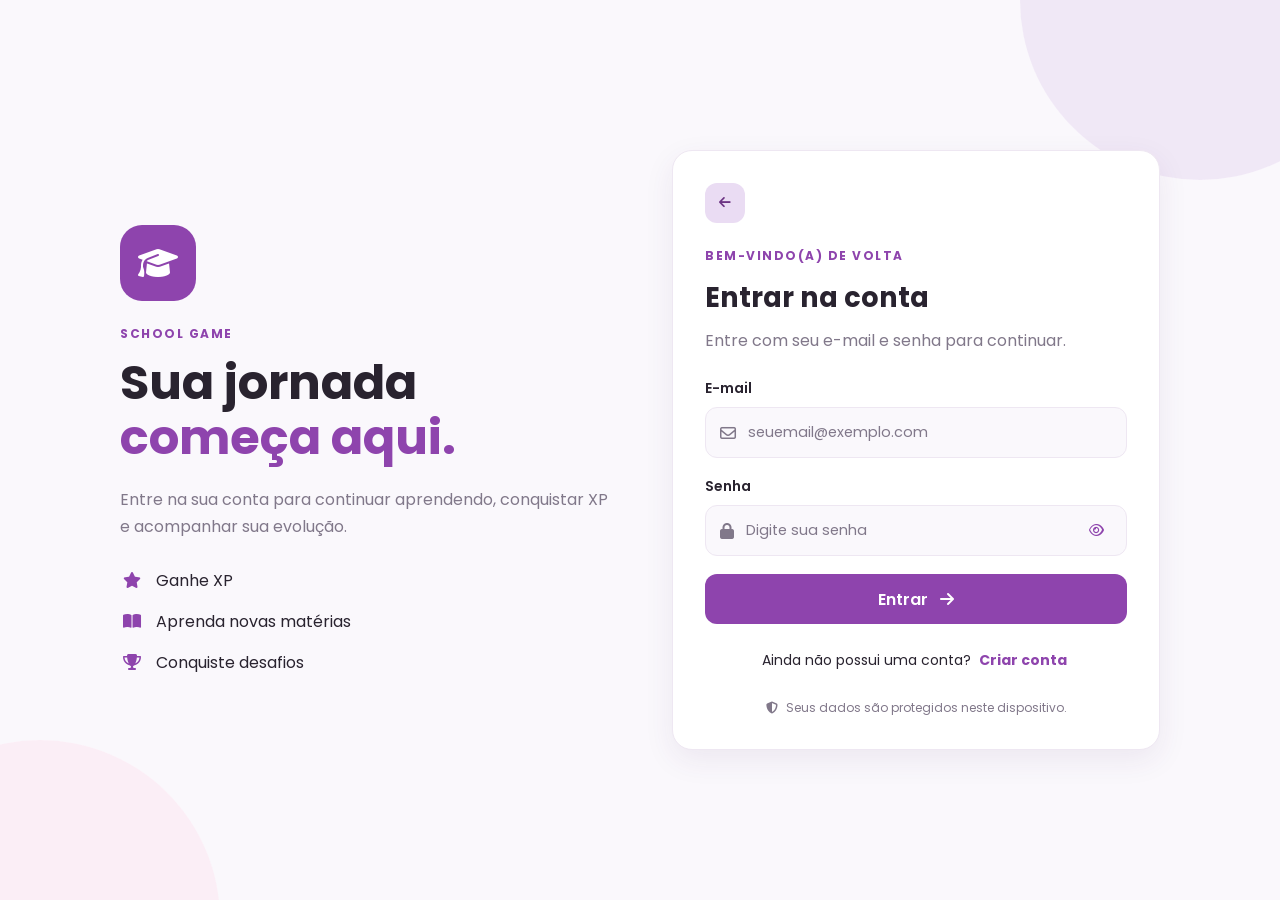
==== index.html @ 5ce73ca5 "feat: added the website configs" ====
<!DOCTYPE html>
<html lang="pt-BR">

<head>
    <meta charset="UTF-8">
    <meta name="viewport" content="width=device-width, initial-scale=1.0">
    <meta name="theme-color" content="#8e44ad">
    <meta name="description" content="School Game App - Conquiste, evolua e aprenda.">

    <title>School Game App</title>

    <!-- PWA -->
    <link rel="manifest" href="manifest.json">

    <!-- Favicon -->
    <link rel="icon" href="data:image/svg+xml,%3Csvg xmlns='http://www.w3.org/2000/svg' viewBox='0 0 100 100'%3E%3Ctext y='.9em' font-size='90'%3E🎒%3C/text%3E%3C/svg%3E">

    <!-- Google Fonts -->
    <link rel="preconnect" href="https://fonts.googleapis.com">
    <link rel="preconnect" href="https://fonts.gstatic.com" crossorigin>
    <link href="https://fonts.googleapis.com/css2?family=Poppins:wght@400;500;600;700;800&display=swap" rel="stylesheet">

    <!-- Font Awesome -->
    <link rel="stylesheet" href="https://cdnjs.cloudflare.com/ajax/libs/font-awesome/6.5.2/css/all.min.css">

    <!-- CSS -->
    <link rel="stylesheet" href="styles.css">
</head>

<body>

    <!-- AVISO OFFLINE -->
    <div id="offlineBanner" class="offline-banner" role="status" aria-live="polite">
        <i class="fa-solid fa-wifi"></i>
        <span>Você está offline. Algumas funções podem ficar limitadas.</span>
    </div>

<!-- TELA INICIAL -->
<section id="startScreen" class="screen start-screen">

    <div class="start-background" aria-hidden="true">
        <div class="background-circle circle-one"></div>
        <div class="background-circle circle-two"></div>
        <div class="background-grid"></div>
    </div>

    <div class="start-content">

        <div class="logo-icon">
            <i class="fa-solid fa-graduation-cap"></i>
        </div>

        <div class="start-brand">
            <span class="brand-label">PLATAFORMA EDUCACIONAL</span>
            <h1>SCHOOL GAME</h1>
            <div class="start-subtitle">APRENDER • EVOLUIR • CONQUISTAR</div>
        </div>

        <div class="start-divider"></div>

        <p class="start-description">
            Uma nova experiência de aprendizagem,
            criada para explorar conhecimentos,
            desenvolver habilidades e transformar
            seus estudos em conquistas.
        </p>

        <button
            type="button"
            id="startButton"
            class="primary-button"
        >
            <span>Entrar na plataforma</span>
            <i class="fa-solid fa-arrow-right"></i>
        </button>

        <div class="offline-status">
            <span id="connectionDot"></span>
            <span id="connectionText" role="status">
                Verificando conexão...
            </span>
        </div>

        <span class="start-footer">
            EDUCAÇÃO • CONHECIMENTO • PROGRESSO
        </span>

    </div>

</section>


    <!-- TELA PRINCIPAL -->
    <section id="mainScreen" class="screen main-screen hidden">

        <!-- TOPBAR -->
        <header class="topbar">

            <div class="brand">
                <div class="brand-icon">
                    <i class="fa-solid fa-graduation-cap"></i>
                </div>

                <div>
                    <h2>School Game</h2>
                    <span>Conquiste, evolua e aprenda</span>
                </div>
            </div>

            <div class="topbar-right">

                <div class="connection-indicator">
                    <span id="mainConnectionDot"></span>
                    <span id="mainConnectionText">Online</span>
                </div>

                <div class="xp-box">
                    <i class="fa-solid fa-star"></i>

                    <div>
                        <strong>
                            <span id="xpValue">0</span> XP
                        </strong>
                        <small>experiência</small>
                    </div>
                </div>

                <div class="level-box">
                    <span>NÍVEL</span>
                    <strong id="levelValue">0</strong>
                </div>

            </div>
        </header>

        <!-- CONTEÚDO PRINCIPAL -->
        <main class="main-content">

            <!-- BOAS-VINDAS -->
            <section class="welcome-card">

                <div class="welcome-text">

                    <span class="small-title">
                        BEM-VINDO(A) AO SCHOOL GAME
                    </span>

                    <h1>
                        Aprenda.
                        <span>Evolua.</span>
                        Conquiste.
                    </h1>

                    <p>
                        Explore as matérias,
                        descubra novos conhecimentos,
                        responda perguntas e conquiste
                        XP durante sua jornada.
                    </p>

                    <button type="button" id="continueButton" class="secondary-button">
                        <i class="fa-solid fa-arrow-right"></i>
                        Continuar jornada
                    </button>

                </div>

                <div class="welcome-illustration">

                    <div class="illustration-circle">
                        <i class="fa-solid fa-school"></i>
                    </div>

                    <div class="floating-icon icon-book">
                        <i class="fa-solid fa-book"></i>
                    </div>

                    <div class="floating-icon icon-star">
                        <i class="fa-solid fa-star"></i>
                    </div>

                    <div class="floating-icon icon-trophy">
                        <i class="fa-solid fa-trophy"></i>
                    </div>

                </div>
            </section>

            <!-- MENU -->
            <section class="menu-section">

                <div class="section-heading">
                    <div>
                        <span>EXPLORE</span>
                        <h2>O que você quer fazer?</h2>
                    </div>
                </div>

                <div class="menu-grid">

                    <!-- MATÉRIAS -->
                    <button type="button" class="menu-card" data-section="subjects">

                        <div class="menu-icon">
                            <i class="fa-solid fa-book-open"></i>
                        </div>

                        <div class="menu-card-content">
                            <h3>Matérias</h3>
                            <p>Estude e explore diferentes matérias.</p>
                        </div>

                        <i class="fa-solid fa-chevron-right arrow"></i>
                    </button>

                    <!-- SECRETARIA -->
                    <button type="button" class="menu-card" data-section="secretary">

                        <div class="menu-icon">
                            <i class="fa-solid fa-school"></i>
                        </div>

                        <div class="menu-card-content">
                            <h3>Secretaria</h3>
                            <p>Consulte informações e contatos da escola.</p>
                        </div>

                        <i class="fa-solid fa-chevron-right arrow"></i>
                    </button>

                    <!-- SOBRE -->
                    <button type="button" class="menu-card" data-section="about">

                        <div class="menu-icon">
                            <i class="fa-solid fa-circle-info"></i>
                        </div>

                        <div class="menu-card-content">
                            <h3>Sobre</h3>
                            <p>Saiba mais sobre o School Game.</p>
                        </div>

                        <i class="fa-solid fa-chevron-right arrow"></i>
                    </button>

                    <!-- CONFIGURAÇÕES -->
                    <button type="button" class="menu-card" data-section="settings">

                        <div class="menu-icon">
                            <i class="fa-solid fa-gear"></i>
                        </div>

                        <div class="menu-card-content">
                            <h3>Configurações</h3>
                            <p>Personalize o aplicativo do seu jeito.</p>
                        </div>

                        <i class="fa-solid fa-chevron-right arrow"></i>
                    </button>

                </div>
            </section>

            <!-- ASSISTENTE -->
            <section class="question-card">

                <div class="question-icon">
                    <i class="fa-solid fa-robot"></i>
                </div>

                <div class="question-content">
                    <span>ASSISTENTE</span>
                    <h2>Tem alguma dúvida?</h2>
                    <p>Faça uma pergunta e descubra a resposta.</p>
                </div>

                <div class="question-input-area">

                    <input
                        type="text"
                        id="questionInput"
                        placeholder="Digite sua pergunta..."
                        autocomplete="off"
                        aria-label="Digite sua pergunta"
                    >

                    <button
                        type="button"
                        id="questionButton"
                        title="Enviar pergunta"
                        aria-label="Enviar pergunta"
                    >
                        <i class="fa-solid fa-paper-plane"></i>
                    </button>

                </div>
            </section>

            <!-- MINI GAMES -->
            <section class="games-section">

                <div class="section-heading">
                    <div>
                        <span>DIVERSÃO</span>
                        <h2>Mini Games</h2>
                    </div>
                </div>

                <div class="games-grid">

                    <!-- QUIZ -->
                    <button type="button" class="game-card" data-game="quiz">

                        <i class="fa-solid fa-circle-question"></i>

                        <div>
                            <strong>Quiz</strong>
                            <small>
                                Escolha uma matéria e pratique com quizzes educativos
                            </small>
                        </div>

                    </button>

                    <!-- MEMÓRIA -->
                    <button type="button" class="game-card" data-game="memory">

                        <i class="fa-solid fa-brain"></i>

                        <div>
                            <strong>Memória</strong>
                            <small>Exercite sua memória</small>
                        </div>

                    </button>

                    <!-- DESAFIO -->
                    <button type="button" class="game-card" data-game="challenge">

                        <i class="fa-solid fa-trophy"></i>

                        <div>
                            <strong>Desafio</strong>
                            <small>Aceite um novo desafio</small>
                        </div>

                    </button>

                </div>
            </section>

        </main>
    </section>

    <!-- MODAL -->
    <div id="modal" class="modal hidden" role="dialog" aria-modal="true">

        <div class="modal-overlay" id="modalOverlay"></div>

        <div class="modal-box">

            <button
                type="button"
                id="closeModal"
                class="close-modal"
                aria-label="Fechar"
            >
                <i class="fa-solid fa-xmark"></i>
            </button>

            <!-- O JavaScript adiciona o conteúdo aqui -->
            <div id="modalContent"></div>

        </div>
    </div>

    <!-- NOTIFICAÇÃO -->
    <div id="toast" class="toast" role="status" aria-live="polite">

        <i class="fa-solid fa-circle-check"></i>

        <span id="toastMessage">Concluído!</span>

    </div>

    <!-- JAVASCRIPT PRINCIPAL -->
    <script src="script.js"></script>

    <!-- SERVICE WORKER -->
    <script>
        if ("serviceWorker" in navigator) {

            window.addEventListener("load", () => {

                const ambienteSeguro =
                    window.isSecureContext ||
                    location.hostname === "localhost" ||
                    location.hostname === "127.0.0.1";

                if (!ambienteSeguro) {
                    console.info(
                        "Service Worker não registrado: o app não está em um ambiente seguro."
                    );
                    return;
                }

                navigator.serviceWorker
                    .register("./service-worker.js")

                    .then(registration => {
                        console.log(
                            "Service Worker registrado:",
                            registration.scope
                        );
                    })

                    .catch(error => {
                        console.error(
                            "Erro ao registrar Service Worker:",
                            error
                        );
                    });
            });
        }
    </script>

</body>
</html>
---- styles.css ----
/* =========================================================
   SCHOOL GAME APP
   STYLES.CSS COMPLETO
   ========================================================= */


/* =========================================================
   VARIÁVEIS
   ========================================================= */

   :root {

    --purple: #8e44ad;
    --purple-dark: #6c3483;
    --purple-light: #eadcf3;

    --pink: #e84393;
    --pink-light: #fde8f3;

    --yellow: #f5c542;
    --yellow-light: #fff5cf;

    --green: #27ae60;
    --green-light: #e2f7ea;

    --red: #e74c3c;

    --blue: #3498db;
    --blue-light: #e4f2fc;

    --background: #faf8fc;

    --white: #ffffff;

    --text: #29232f;
    --text-light: #81788a;

    --border: #eee7f2;

    --shadow:
        0 10px 30px rgba(80, 40, 100, 0.08);

    --shadow-hover:
        0 15px 35px rgba(80, 40, 100, 0.14);

    --radius: 20px;

}


/* =========================================================
   RESET
   ========================================================= */

* {

    margin: 0;

    padding: 0;

    box-sizing: border-box;

}


html {

    scroll-behavior: smooth;

}


body {

    font-family:
        "Poppins",
        Arial,
        sans-serif;

    background:
        var(--background);

    color:
        var(--text);

    min-height: 100vh;

    transition:
        background 0.3s ease,
        color 0.3s ease;

}


button,
input {

    font-family: inherit;

}


button {

    cursor: pointer;

    border: none;

}


.hidden {

    display: none !important;

}


/* =========================================================
   TELA
   ========================================================= */

.screen {

    min-height: 100vh;

}


/* =========================================================
   TELA INICIAL
   ========================================================= */

.start-screen {

    display: flex;

    align-items: center;

    justify-content: center;

    position: relative;

    overflow: hidden;

    background:
        linear-gradient(
            135deg,
            #f8efff,
            #fdf5fb,
            #eee4ff
        );

    padding: 30px;

}


.start-content {

    position: relative;

    z-index: 2;

    max-width: 550px;

    width: 100%;

    text-align: center;

}


.logo-icon {

    width: 100px;

    height: 100px;

    display: flex;

    align-items: center;

    justify-content: center;

    margin: 0 auto 25px;

    border-radius: 30px;

    background:
        linear-gradient(
            135deg,
            var(--purple),
            var(--pink)
        );

    color: white;

    font-size: 42px;

    box-shadow:
        0 15px 35px rgba(142, 68, 173, 0.25);

    transform: rotate(-5deg);

}


.start-content h1 {

    font-size: clamp(2rem, 5vw, 3.5rem);

    font-weight: 800;

    letter-spacing: 2px;

    color: var(--purple-dark);

}


.start-subtitle {

    font-size: 1.2rem;

    font-weight: 700;

    letter-spacing: 8px;

    color: var(--pink);

    margin-top: 5px;

}


.start-description {

    max-width: 420px;

    margin: 25px auto 30px;

    color: var(--text-light);

    line-height: 1.8;

    font-size: 1rem;

}


.primary-button {

    display: inline-flex;

    align-items: center;

    justify-content: center;

    gap: 12px;

    min-width: 220px;

    padding: 17px 30px;

    border-radius: 15px;

    background:
        linear-gradient(
            135deg,
            var(--purple),
            var(--pink)
        );

    color: white;

    font-size: 1rem;

    font-weight: 700;

    letter-spacing: 1px;

    box-shadow:
        0 10px 25px rgba(142, 68, 173, 0.2);

    transition:
        transform 0.25s ease,
        box-shadow 0.25s ease;

}


.primary-button:hover {

    transform: translateY(-4px);

    box-shadow:
        0 15px 30px rgba(142, 68, 173, 0.3);

}


.start-decoration {

    position: absolute;

    font-size: 50px;

    opacity: 0.12;

    animation: float 5s ease-in-out infinite;

}


.decoration-1 {

    top: 12%;

    left: 12%;

}


.decoration-2 {

    top: 18%;

    right: 15%;

    animation-delay: 1s;

}


.decoration-3 {

    bottom: 15%;

    left: 18%;

    animation-delay: 2s;

}


@keyframes float {

    0%,
    100% {

        transform: translateY(0);

    }

    50% {

        transform: translateY(-15px);

    }

}


/* =========================================================
   STATUS DA CONEXÃO
   ========================================================= */

.offline-status {

    display: flex;

    justify-content: center;

    align-items: center;

    gap: 8px;

    margin-top: 25px;

    color: var(--text-light);

    font-size: 0.8rem;

}


#connectionDot,
#mainConnectionDot {

    width: 8px;

    height: 8px;

    display: inline-block;

    border-radius: 50%;

    background: var(--green);

}


#connectionDot.offline,
#mainConnectionDot.offline {

    background: var(--red);

}


.offline-banner {

    position: fixed;

    top: 0;

    left: 0;

    right: 0;

    z-index: 9999;

    display: flex;

    justify-content: center;

    align-items: center;

    gap: 10px;

    padding: 12px 20px;

    background: #fff0d6;

    color: #8a5700;

    font-size: 0.85rem;

    transform: translateY(-100%);

    transition: transform 0.3s ease;

}


.offline-banner.show {

    transform: translateY(0);

}


/* =========================================================
   TELA PRINCIPAL
   ========================================================= */

.main-screen {

    background: var(--background);

}


.main-content {

    max-width: 1250px;

    margin: 0 auto;

    padding: 35px 30px 60px;

}


/* =========================================================
   BARRA SUPERIOR
   ========================================================= */

.topbar {

    display: flex;

    align-items: center;

    justify-content: space-between;

    gap: 25px;

    padding: 22px 35px;

    background: var(--white);

    border-bottom: 1px solid var(--border);

}


.brand {

    display: flex;

    align-items: center;

    gap: 14px;

}


.brand-icon {

    width: 50px;

    height: 50px;

    display: flex;

    align-items: center;

    justify-content: center;

    border-radius: 15px;

    background: var(--purple-light);

    color: var(--purple);

    font-size: 22px;

}


.brand h2 {

    font-size: 1.1rem;

    font-weight: 800;

}


.brand span {

    display: block;

    margin-top: 3px;

    color: var(--text-light);

    font-size: 0.75rem;

}


.topbar-right {

    display: flex;

    align-items: center;

    gap: 20px;

}


.connection-indicator {

    display: flex;

    align-items: center;

    gap: 8px;

    color: var(--text-light);

    font-size: 0.8rem;

}


.xp-box {

    display: flex;

    align-items: center;

    gap: 10px;

    padding: 10px 15px;

    border-radius: 12px;

    background: var(--yellow-light);

    color: #8c6810;

}


.xp-box > i {

    font-size: 22px;

    color: #e0a800;

}


.xp-box strong {

    display: block;

    font-size: 0.85rem;

}


.xp-box small {

    display: block;

    font-size: 0.65rem;

}


.level-box {

    display: flex;

    align-items: center;

    justify-content: center;

    flex-direction: column;

    width: 52px;

    height: 52px;

    border-radius: 15px;

    background: var(--purple-light);

    color: var(--purple-dark);

}


.level-box span {

    font-size: 0.55rem;

    font-weight: 700;

    letter-spacing: 1px;

}


.level-box strong {

    font-size: 1.2rem;

}


/* =========================================================
   CARTÃO DE BOAS-VINDAS
   ========================================================= */

.welcome-card {

    display: flex;

    align-items: center;

    justify-content: space-between;

    gap: 30px;

    position: relative;

    overflow: hidden;

    padding: 45px;

    border-radius: 28px;

    background:
        linear-gradient(
            120deg,
            #6c3483,
            #8e44ad,
            #b45ac4
        );

    color: white;

    box-shadow:
        0 15px 35px rgba(108, 52, 131, 0.16);

}


.welcome-text {

    position: relative;

    z-index: 2;

    max-width: 600px;

}


.small-title {

    display: inline-block;

    margin-bottom: 15px;

    font-size: 0.72rem;

    font-weight: 700;

    letter-spacing: 2px;

    opacity: 0.8;

}


.welcome-text h1 {

    font-size: clamp(2rem, 4vw, 3.2rem);

    line-height: 1.2;

    font-weight: 800;

}


.welcome-text h1 span {

    color: #f8d76b;

}


.welcome-text p {

    max-width: 500px;

    margin: 20px 0 25px;

    line-height: 1.8;

    color: rgba(255, 255, 255, 0.82);

    font-size: 0.95rem;

}


.secondary-button {

    display: inline-flex;

    align-items: center;

    justify-content: center;

    gap: 10px;

    padding: 14px 22px;

    border-radius: 12px;

    background: white;

    color: var(--purple-dark);

    font-size: 0.85rem;

    font-weight: 700;

    transition:
        transform 0.25s ease,
        box-shadow 0.25s ease;

}


.secondary-button:hover {

    transform: translateY(-3px);

    box-shadow:
        0 8px 20px rgba(0, 0, 0, 0.12);

}


.welcome-illustration {

    position: relative;

    flex-shrink: 0;

    width: 260px;

    height: 240px;

    display: flex;

    align-items: center;

    justify-content: center;

}


.illustration-circle {

    width: 190px;

    height: 190px;

    display: flex;

    align-items: center;

    justify-content: center;

    border-radius: 50%;

    background: rgba(255, 255, 255, 0.13);

    border: 1px solid rgba(255, 255, 255, 0.2);

    font-size: 95px;

    color: rgba(255, 255, 255, 0.95);

}


.floating-icon {

    position: absolute;

    display: flex;

    align-items: center;

    justify-content: center;

    width: 50px;

    height: 50px;

    border-radius: 15px;

    background: white;

    color: var(--purple);

    font-size: 22px;

    box-shadow:
        0 10px 25px rgba(0, 0, 0, 0.12);

    animation: float 4s ease-in-out infinite;

}


.icon-book {

    top: 10px;

    left: 10px;

}


.icon-star {

    top: 20px;

    right: 5px;

    color: #e0a800;

    animation-delay: 0.7s;

}


.icon-trophy {

    right: 10px;

    bottom: 5px;

    color: var(--pink);

    animation-delay: 1.2s;

}


/* =========================================================
   CABEÇALHOS DE SEÇÃO
   ========================================================= */

.menu-section,
.games-section {

    margin-top: 45px;

}


.section-heading {

    display: flex;

    align-items: center;

    justify-content: space-between;

    margin-bottom: 22px;

}


.section-heading span {

    display: block;

    margin-bottom: 7px;

    color: var(--purple);

    font-size: 0.68rem;

    font-weight: 800;

    letter-spacing: 2px;

}


.section-heading h2 {

    font-size: 1.55rem;

    font-weight: 800;

    color: var(--text);

}


/* =========================================================
   CARTÕES DO MENU
   ========================================================= */

.menu-grid {

    display: grid;

    grid-template-columns: repeat(2, minmax(0, 1fr));

    gap: 18px;

}


.menu-card {

    display: flex;

    align-items: center;

    gap: 18px;

    width: 100%;

    padding: 24px;

    border: 1px solid var(--border);

    border-radius: var(--radius);

    background: var(--white);

    color: var(--text);

    text-align: left;

    box-shadow: var(--shadow);

    transition:
        transform 0.25s ease,
        box-shadow 0.25s ease,
        border-color 0.25s ease;

}


.menu-card:hover {

    transform: translateY(-4px);

    box-shadow: var(--shadow-hover);

    border-color: var(--purple-light);

}


.menu-icon {

    display: flex;

    align-items: center;

    justify-content: center;

    flex-shrink: 0;

    width: 58px;

    height: 58px;

    border-radius: 17px;

    background: var(--purple-light);

    color: var(--purple);

    font-size: 24px;

}


.menu-card:nth-child(2) .menu-icon {

    background: var(--blue-light);

    color: var(--blue);

}


.menu-card:nth-child(3) .menu-icon {

    background: var(--pink-light);

    color: var(--pink);

}


.menu-card:nth-child(4) .menu-icon {

    background: var(--yellow-light);

    color: #b58a00;

}


.menu-card-content {

    flex: 1;

    min-width: 0;

}


.menu-card-content h3 {

    margin-bottom: 5px;

    font-size: 1rem;

    font-weight: 700;

}


.menu-card-content p {

    color: var(--text-light);

    font-size: 0.8rem;

    line-height: 1.6;

}


.menu-card .arrow {

    color: #b9aebf;

    font-size: 14px;

    transition: transform 0.25s ease;

}


.menu-card:hover .arrow {

    transform: translateX(4px);

    color: var(--purple);

}


/* =========================================================
   CARTÃO DO ASSISTENTE
   ========================================================= */

.question-card {

    display: flex;

    align-items: center;

    gap: 20px;

    margin-top: 35px;

    padding: 25px;

    border: 1px solid var(--border);

    border-radius: var(--radius);

    background: var(--white);

    box-shadow: var(--shadow);

}


.question-icon {

    display: flex;

    align-items: center;

    justify-content: center;

    flex-shrink: 0;

    width: 58px;

    height: 58px;

    border-radius: 17px;

    background: var(--green-light);

    color: var(--green);

    font-size: 25px;

}


.question-content {

    flex: 1;

}


.question-content > span {

    color: var(--green);

    font-size: 0.65rem;

    font-weight: 800;

    letter-spacing: 1.5px;

}


.question-content h2 {

    margin: 5px 0;

    font-size: 1.1rem;

}


.question-content p {

    color: var(--text-light);

    font-size: 0.8rem;

}


.question-input-area {

    display: flex;

    align-items: center;

    gap: 8px;

    width: 35%;

    min-width: 220px;

}


.question-input-area input {

    width: 100%;

    min-width: 0;

    padding: 13px 15px;

    border: 1px solid var(--border);

    border-radius: 12px;

    outline: none;

    background: var(--background);

    color: var(--text);

    font-size: 0.85rem;

    transition: border-color 0.2s ease;

}


.question-input-area input:focus {

    border-color: var(--purple);

}


.question-input-area button {

    display: flex;

    align-items: center;

    justify-content: center;

    flex-shrink: 0;

    width: 46px;

    height: 46px;

    border-radius: 12px;

    background: var(--purple);

    color: white;

    font-size: 17px;

    transition:
        background 0.2s ease,
        transform 0.2s ease;

}


.question-input-area button:hover {

    background: var(--purple-dark);

    transform: translateY(-2px);

}


/* =========================================================
   MINI GAMES
   ========================================================= */

.games-grid {

    display: grid;

    grid-template-columns: repeat(3, minmax(0, 1fr));

    gap: 18px;

}


.game-card {

    display: flex;

    align-items: center;

    gap: 16px;

    min-width: 0;

    padding: 23px;

    border: 1px solid var(--border);

    border-radius: var(--radius);

    background: var(--white);

    color: var(--text);

    text-align: left;

    box-shadow: var(--shadow);

    transition:
        transform 0.25s ease,
        box-shadow 0.25s ease,
        border-color 0.25s ease;

}


.game-card:hover {

    transform: translateY(-4px);

    box-shadow: var(--shadow-hover);

    border-color: var(--purple-light);

}


.game-card > i {

    display: flex;

    align-items: center;

    justify-content: center;

    flex-shrink: 0;

    width: 52px;

    height: 52px;

    border-radius: 15px;

    background: var(--purple-light);

    color: var(--purple);

    font-size: 23px;

}


.game-card:nth-child(2) > i {

    background: var(--pink-light);

    color: var(--pink);

}


.game-card:nth-child(3) > i {

    background: var(--yellow-light);

    color: #b58a00;

}


.game-card > div {

    min-width: 0;

}


.game-card strong {

    display: block;

    margin-bottom: 6px;

    font-size: 0.95rem;

}


.game-card small {

    display: block;

    color: var(--text-light);

    font-size: 0.75rem;

    line-height: 1.6;

}


/* =========================================================
   MODAL
   ========================================================= */

.modal {

    position: fixed;

    inset: 0;

    z-index: 1000;

    display: flex;

    align-items: center;

    justify-content: center;

    padding: 20px;

}


.modal-overlay {

    position: absolute;

    inset: 0;

    background: rgba(25, 15, 35, 0.65);

    backdrop-filter: blur(5px);

}


.modal-box {

    position: relative;

    z-index: 2;

    width: 100%;

    max-width: 650px;

    max-height: 85vh;

    overflow-y: auto;

    padding: 35px;

    border-radius: 24px;

    background: var(--white);

    color: var(--text);

    box-shadow:
        0 25px 80px rgba(0, 0, 0, 0.25);

    animation: modalAppear 0.25s ease;

}


@keyframes modalAppear {

    from {

        opacity: 0;

        transform: translateY(15px) scale(0.98);

    }

    to {

        opacity: 1;

        transform: translateY(0) scale(1);

    }

}


.close-modal {

    position: absolute;

    top: 18px;

    right: 18px;

    display: flex;

    align-items: center;

    justify-content: center;

    width: 38px;

    height: 38px;

    border-radius: 12px;

    background: var(--background);

    color: var(--text-light);

    font-size: 18px;

    transition:
        background 0.2s ease,
        color 0.2s ease;

}


.close-modal:hover {

    background: var(--pink-light);

    color: var(--pink);

}


.modal-box h2 {

    margin: 0 45px 15px 0;

    font-size: 1.5rem;

    font-weight: 800;

}


.modal-box h2 i {

    margin-right: 8px;

    color: var(--purple);

}


.modal-box p {

    color: var(--text-light);

    font-size: 0.9rem;

    line-height: 1.8;

}


.modal-list {

    display: grid;

    grid-template-columns: repeat(2, minmax(0, 1fr));

    gap: 12px;

    margin-top: 25px;

}


.modal-item {

    padding: 16px;

    border: 1px solid var(--border);

    border-radius: 13px;

    background: var(--background);

    color: var(--text);

    font-size: 0.85rem;

    line-height: 1.7;

}


/* =========================================================
   CONFIGURAÇÕES E TEMAS
   ========================================================= */

.settings-options {

    display: grid;

    grid-template-columns: repeat(2, minmax(0, 1fr));

    gap: 15px;

    margin-top: 25px;

}


.theme-option {

    display: flex;

    flex-direction: column;

    align-items: center;

    justify-content: center;

    gap: 12px;

    min-height: 120px;

    padding: 20px;

    border: 2px solid var(--border);

    border-radius: 16px;

    background: var(--background);

    color: var(--text);

    font-size: 0.9rem;

    font-weight: 700;

    transition:
        border-color 0.2s ease,
        background 0.2s ease,
        transform 0.2s ease;

}


.theme-option i {

    font-size: 28px;

    color: var(--purple);

}


.theme-option:hover {

    transform: translateY(-3px);

    border-color: var(--purple);

}


.theme-option.active {

    border-color: var(--purple);

    background: var(--purple-light);

}


html[data-theme="dark"] {

    color-scheme: dark;

    --background: #17131d;

    --white: #231d2b;

    --text: #f2edf7;

    --text-light: #b9adc5;

    --border: #393044;

    --purple-light: #3a2848;

    --pink-light: #47283c;

    --yellow-light: #40371f;

    --green-light: #203b2b;

    --blue-light: #203448;

    --shadow: 0 10px 30px rgba(0, 0, 0, 0.2);

    --shadow-hover: 0 15px 35px rgba(0, 0, 0, 0.3);

}


html[data-theme="dark"] .start-screen {

    background:
        linear-gradient(
            135deg,
            #1c1527,
            #251a30,
            #17131d
        );

}


html[data-theme="dark"] .start-content h1 {

    color: #ead7f8;

}


html[data-theme="dark"] .welcome-card {

    background:
        linear-gradient(
            120deg,
            #392248,
            #513064,
            #673d7b
        );

}


html[data-theme="dark"] .theme-option.active {

    background: #3a2848;

}


html[data-theme="dark"] .offline-banner {

    background: #40371f;

    color: #f5d98a;

}


/* =========================================================
   TOAST / NOTIFICAÇÕES
   ========================================================= */

.toast {

    position: fixed;

    right: 25px;

    bottom: 25px;

    z-index: 9999;

    display: flex;

    align-items: center;

    gap: 12px;

    max-width: calc(100vw - 40px);

    padding: 16px 22px;

    border-radius: 14px;

    background: #29232f;

    color: white;

    font-size: 0.85rem;

    box-shadow:
        0 10px 30px rgba(0, 0, 0, 0.2);

    opacity: 0;

    visibility: hidden;

    transform: translateY(15px);

    transition:
        opacity 0.25s ease,
        visibility 0.25s ease,
        transform 0.25s ease;

}


.toast.show {

    opacity: 1;

    visibility: visible;

    transform: translateY(0);

}


.toast i {

    color: #65d994;

    font-size: 18px;

}



/* ========================================
   TELA INICIAL PROFISSIONAL
======================================== */

.start-screen {
    position: relative;
    min-height: 100vh;
    display: flex;
    align-items: center;
    justify-content: center;
    overflow: hidden;
    isolation: isolate;
    padding: 40px 24px;
    background: linear-gradient(
        135deg,
        #f8f5fc 0%,
        #ffffff 50%,
        #f0e8fa 100%
    );
}

.start-background {
    position: absolute;
    inset: 0;
    z-index: -1;
    overflow: hidden;
    pointer-events: none;
}

.background-circle {
    position: absolute;
    border-radius: 50%;
    filter: blur(2px);
}

.circle-one {
    width: 420px;
    height: 420px;
    top: -180px;
    right: -100px;
    background: rgba(142, 68, 173, 0.09);
}

.circle-two {
    width: 360px;
    height: 360px;
    bottom: -190px;
    left: -100px;
    background: rgba(108, 52, 131, 0.08);
}

.background-grid {
    position: absolute;
    inset: 0;
    opacity: 0.2;
    background-image: radial-gradient(
        #a88bb9 0.7px,
        transparent 0.7px
    );
    background-size: 24px 24px;
    mask-image: linear-gradient(
        to bottom,
        transparent,
        black,
        transparent
    );
}

.start-content {
    width: 100%;
    max-width: 560px;
    position: relative;
    text-align: center;
    padding: 48px 38px;
    border: 1px solid rgba(255, 255, 255, 0.9);
    border-radius: 28px;
    background: rgba(255, 255, 255, 0.82);
    box-shadow: 0 24px 80px rgba(58, 35, 75, 0.09);
    backdrop-filter: blur(16px);
    animation: startFadeIn 0.7s ease both;
}

.logo-icon {
    width: 76px;
    height: 76px;
    display: flex;
    align-items: center;
    justify-content: center;
    margin: 0 auto 28px;
    border-radius: 22px;
    background: linear-gradient(135deg, #8e44ad, #69358a);
    color: #ffffff;
    font-size: 30px;
    box-shadow: 0 12px 28px rgba(108, 52, 131, 0.23);
}

.start-brand .brand-label {
    display: block;
    margin-bottom: 12px;
    color: #8e44ad;
    font-size: 0.68rem;
    font-weight: 700;
    letter-spacing: 3px;
}

.start-content h1 {
    margin: 0;
    color: #2b2035;
    font-size: clamp(2rem, 6vw, 3.2rem);
    font-weight: 800;
    line-height: 1.15;
    letter-spacing: 1.5px;
}

.start-subtitle {
    margin-top: 13px;
    color: #796787;
    font-size: 0.7rem;
    font-weight: 600;
    letter-spacing: 2.5px;
}

.start-divider {
    width: 54px;
    height: 3px;
    margin: 28px auto;
    border-radius: 10px;
    background: linear-gradient(90deg, #8e44ad, #d38be2);
}

.start-description {
    max-width: 390px;
    margin: 0 auto 30px;
    color: #756b7d;
    font-size: 0.92rem;
    line-height: 1.9;
}

.start-content .primary-button {
    width: 100%;
    max-width: 320px;
    min-height: 56px;
    display: flex;
    align-items: center;
    justify-content: center;
    gap: 14px;
    margin: 0 auto;
    padding: 16px 24px;
    border: 1px solid transparent;
    border-radius: 14px;
    background: linear-gradient(135deg, #8e44ad, #713b94);
    color: #ffffff;
    font-size: 0.9rem;
    font-weight: 700;
    letter-spacing: 0.2px;
    box-shadow: 0 10px 24px rgba(108, 52, 131, 0.2);
    transition:
        transform 0.2s ease,
        box-shadow 0.2s ease,
        background 0.2s ease;
}

.start-content .primary-button:hover {
    transform: translateY(-2px);
    box-shadow: 0 14px 30px rgba(108, 52, 131, 0.28);
    background: linear-gradient(135deg, #7d399d, #61307f);
}

.start-content .primary-button:focus-visible {
    outline: 3px solid #cba5df;
    outline-offset: 4px;
}

.start-content .primary-button i {
    transition: transform 0.2s ease;
}

.start-content .primary-button:hover i {
    transform: translateX(4px);
}

.start-content .offline-status {
    display: flex;
    align-items: center;
    justify-content: center;
    gap: 9px;
    margin-top: 25px;
    color: #81768b;
    font-size: 0.75rem;
}

#connectionDot {
    width: 8px;
    height: 8px;
    flex-shrink: 0;
    border-radius: 50%;
    background: #27ae60;
    box-shadow: 0 0 0 4px rgba(39, 174, 96, 0.1);
}

#connectionDot.offline {
    background: #e74c3c;
    box-shadow: 0 0 0 4px rgba(231, 76, 60, 0.1);
}

.start-footer {
    display: block;
    margin-top: 35px;
    color: #a49aaa;
    font-size: 0.58rem;
    font-weight: 600;
    letter-spacing: 1.8px;
}

@keyframes startFadeIn {
    from {
        opacity: 0;
        transform: translateY(16px);
    }

    to {
        opacity: 1;
        transform: translateY(0);
    }
}

/* MODO ESCURO */

html[data-theme="dark"] .start-screen {
    background: linear-gradient(
        135deg,
        #17121e 0%,
        #21182a 55%,
        #2a1b36 100%
    );
}

html[data-theme="dark"] .start-content {
    background: rgba(35, 28, 43, 0.9);
    border-color: #403349;
    box-shadow: 0 24px 80px rgba(0, 0, 0, 0.25);
}

html[data-theme="dark"] .start-content h1 {
    color: #f5edf9;
}

html[data-theme="dark"] .start-description {
    color: #c0b3ca;
}

html[data-theme="dark"] .start-subtitle,
html[data-theme="dark"] .start-content .offline-status {
    color: #c3b2d0;
}

html[data-theme="dark"] .start-footer {
    color: #a99bb5;
}

/* CELULARES */

@media (max-width: 600px) {
    .start-screen {
        padding: 20px 16px;
    }

    .start-content {
        padding: 36px 22px;
        border-radius: 22px;
    }

    .logo-icon {
        width: 66px;
        height: 66px;
        margin-bottom: 23px;
        border-radius: 19px;
        font-size: 26px;
    }

    .start-brand .brand-label {
        font-size: 0.58rem;
        letter-spacing: 2px;
    }

    .start-subtitle {
        font-size: 0.58rem;
        letter-spacing: 1.5px;
    }

    .start-description {
        font-size: 0.84rem;
    }

    .start-footer {
        font-size: 0.5rem;
        letter-spacing: 1px;
    }
}

/* ACESSIBILIDADE */

@media (prefers-reduced-motion: reduce) {
    .start-content {
        animation: none;
    }

    .start-content .primary-button,
    .start-content .primary-button i {
        transition: none;
    }
}


/* LOGIN E CADASTRO */
.login-screen {
    position: relative;
    isolation: isolate;
    min-height: 100vh;
    display: grid;
    place-items: center;
    padding: 48px 24px;
    overflow: hidden;
}
.login-background-decoration {
    position: absolute;
    z-index: -1;
    width: 360px;
    height: 360px;
    border-radius: 50%;
    pointer-events: none;
    background: var(--purple-light);
    opacity: .55;
}
.login-decoration-1 { top: -180px; right: -100px; }
.login-decoration-2 { bottom: -200px; left: -140px; background: var(--pink-light); }
.login-container {
    width: min(100%, 1040px);
    display: grid;
    grid-template-columns: 1fr 1fr;
    gap: 64px;
    align-items: center;
}
.login-brand { min-width: 0; }
.login-logo {
    display: grid;
    place-items: center;
    width: 76px;
    height: 76px;
    border-radius: 22px;
    background: var(--purple);
    color: #fff;
    font-size: 32px;
    margin-bottom: 24px;
}
.login-mini-title, .login-label {
    display: block;
    color: var(--purple);
    font-size: .75rem;
    font-weight: 700;
    letter-spacing: 1.5px;
    margin-bottom: 12px;
}
.login-brand h1 { font-size: clamp(2rem, 4vw, 3rem); line-height: 1.15; margin-bottom: 20px; }
.login-brand h1 span { display: block; color: var(--purple); }
.login-brand p, .login-header p { color: var(--text-light); line-height: 1.7; }
.login-benefits { display: grid; gap: 16px; margin-top: 28px; }
.login-benefit { display: flex; align-items: center; gap: 12px; }
.login-benefit i { color: var(--purple); width: 24px; text-align: center; }
.login-card {
    min-width: 0;
    padding: 32px;
    border: 1px solid var(--border);
    border-radius: var(--radius);
    background: var(--white);
    box-shadow: var(--shadow);
}
.login-back-button {
    width: 40px;
    height: 40px;
    border-radius: 12px;
    margin-bottom: 24px;
    background: var(--purple-light);
    color: var(--purple-dark);
}
.login-header { margin-bottom: 24px; }
.login-header h2 { font-size: 1.7rem; margin-bottom: 8px; }
.login-screen .form-group { margin-bottom: 18px; }
.login-screen .form-group label { display: block; margin-bottom: 8px; font-size: .875rem; font-weight: 600; }
.login-screen .input-wrapper {
    display: flex;
    align-items: center;
    gap: 12px;
    padding: 0 14px;
    min-height: 50px;
    border: 1px solid var(--border);
    border-radius: 12px;
    background: var(--background);
    color: var(--text-light);
}
.login-screen .input-wrapper:focus-within { border-color: var(--purple); outline: 2px solid var(--purple-light); }
.login-screen .input-wrapper input {
    width: 100%;
    min-width: 0;
    padding: 14px 0;
    border: 0;
    outline: 0;
    color: var(--text);
    background: transparent;
    font-size: .9rem;
}
.login-screen .input-wrapper input::placeholder { color: var(--text-light); opacity: 1; }
.login-screen .password-toggle { flex-shrink: 0; min-width: 32px; min-height: 40px; color: var(--purple); background: transparent; }
.login-button {
    display: flex;
    align-items: center;
    justify-content: center;
    gap: 12px;
    width: 100%;
    min-height: 50px;
    border-radius: 12px;
    color: #fff;
    background: var(--purple);
    font-size: 1rem;
    font-weight: 600;
}
.login-button:hover { background: var(--purple-dark); }
.login-button.loading { opacity: .65; cursor: wait; }
.login-switch { margin-top: 22px; text-align: center; font-size: .875rem; line-height: 1.8; }
.login-switch button { padding: 4px; background: transparent; color: var(--purple); font-weight: 700; font-size: inherit; }
.login-switch button:hover { text-decoration: underline; }
.login-security { display: flex; justify-content: center; align-items: center; gap: 8px; margin-top: 24px; font-size: .75rem; color: var(--text-light); }
.login-screen .auth-message:empty { display: none; }
.login-screen .auth-message { padding: 12px; margin: 12px 0; border-radius: 10px; font-size: .875rem; overflow-wrap: anywhere; }
.login-screen .auth-message.error { color: #a12820; background: #fff0ee; }
.login-screen .auth-message.success { color: #176a39; background: #e2f7ea; }
.login-screen button:focus-visible { outline: 3px solid var(--purple); outline-offset: 3px; }
@media (max-width: 760px) {
    .login-screen { padding: 28px 16px; }
    .login-container { grid-template-columns: 1fr; max-width: 480px; gap: 28px; }
    .login-brand h1 { font-size: 2rem; }
    .login-benefits { gap: 10px; margin-top: 18px; }
    .login-card { padding: 24px; }
}
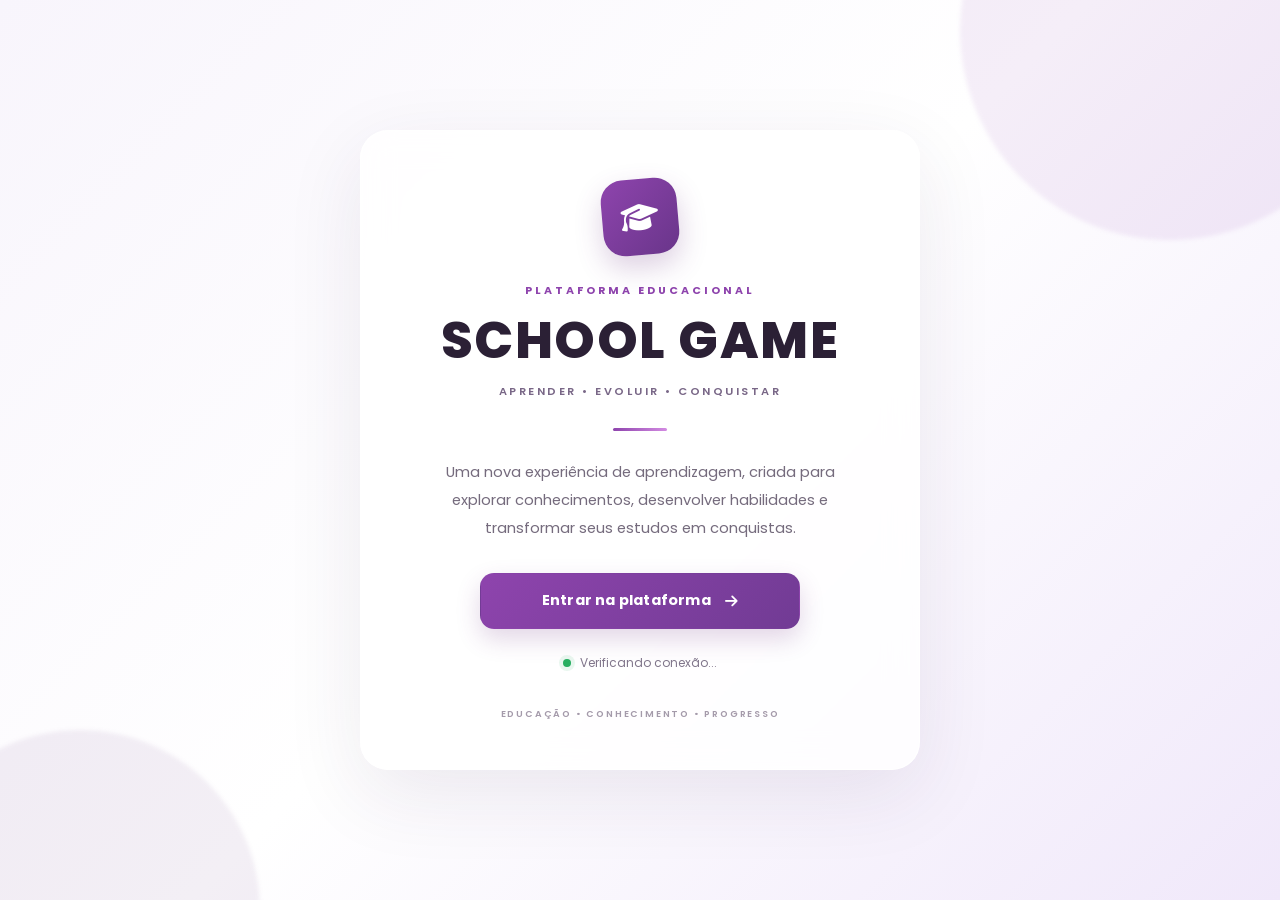
==== commit cf511bc5: "qualquer coisa" ====
--- a/index.html
+++ b/index.html
@@ -1,4 +1,3 @@
-
 <!DOCTYPE html>
 <html lang="pt-BR">
 
